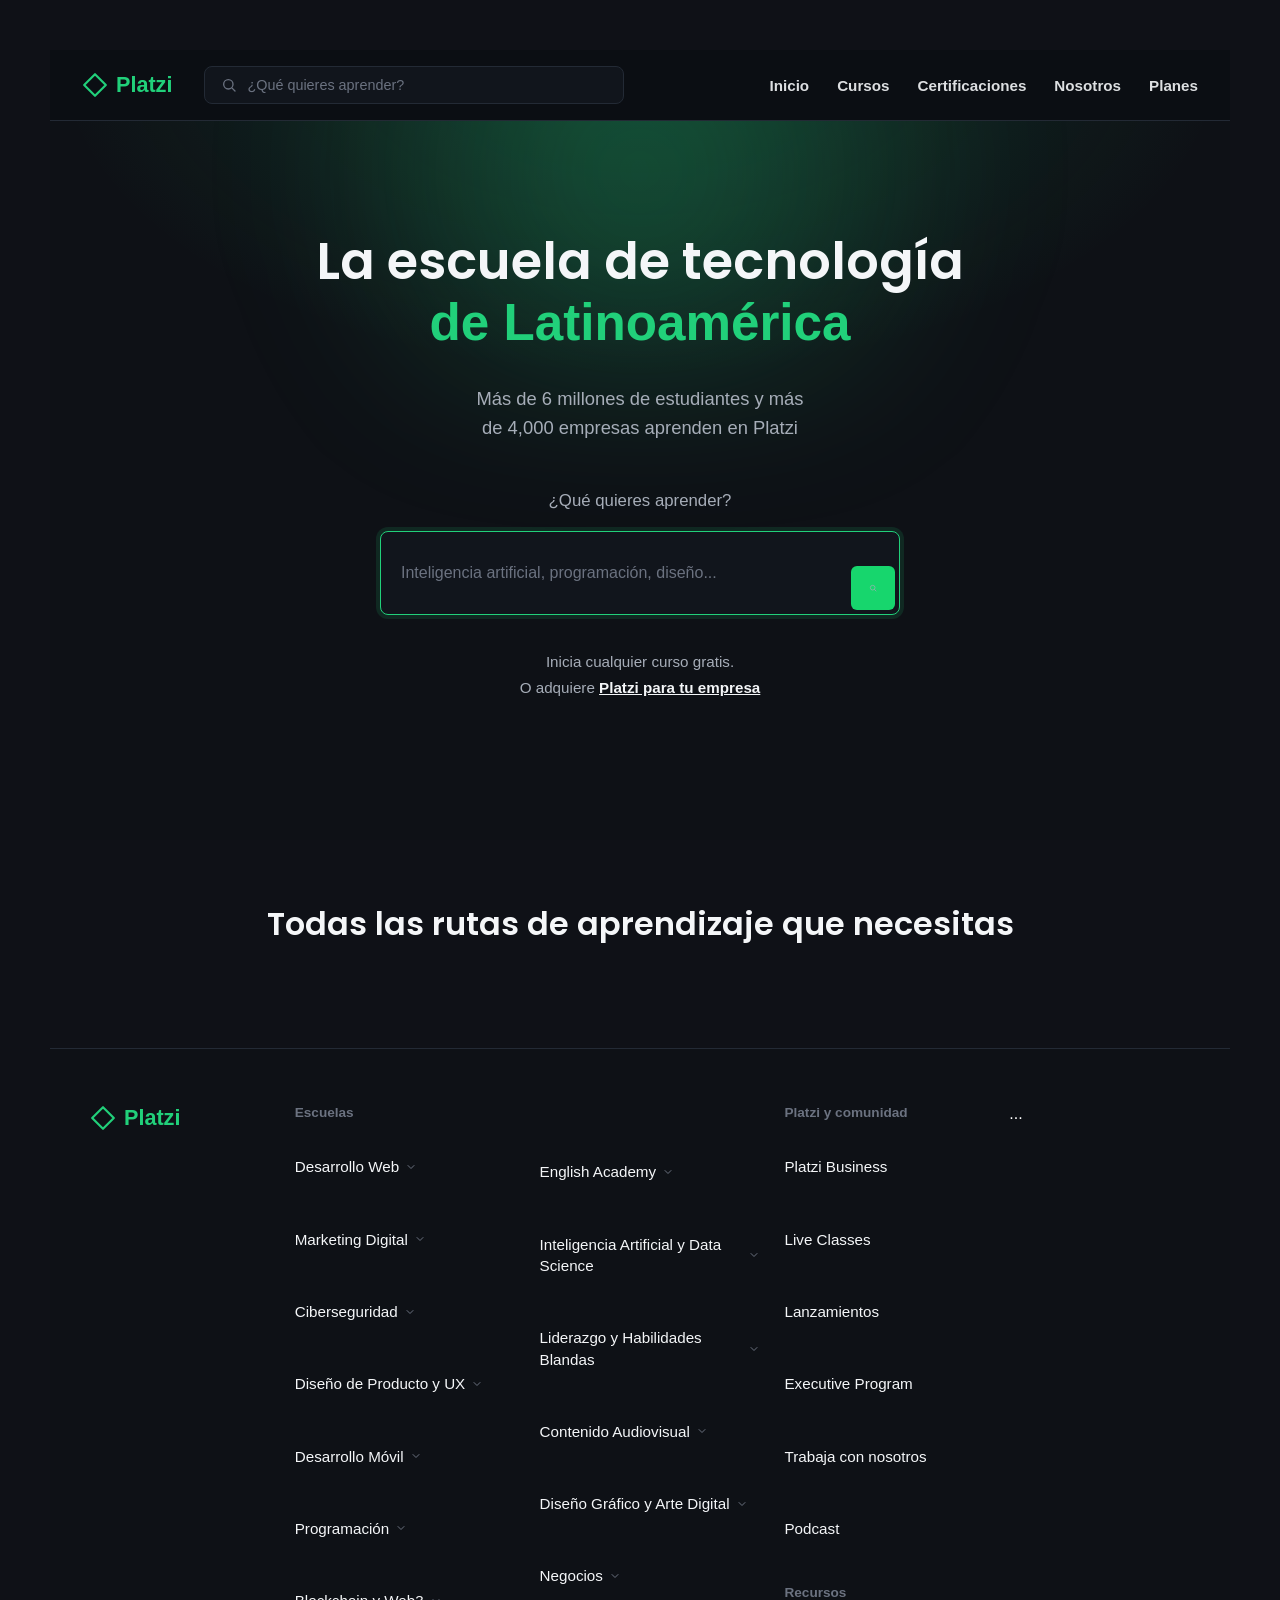
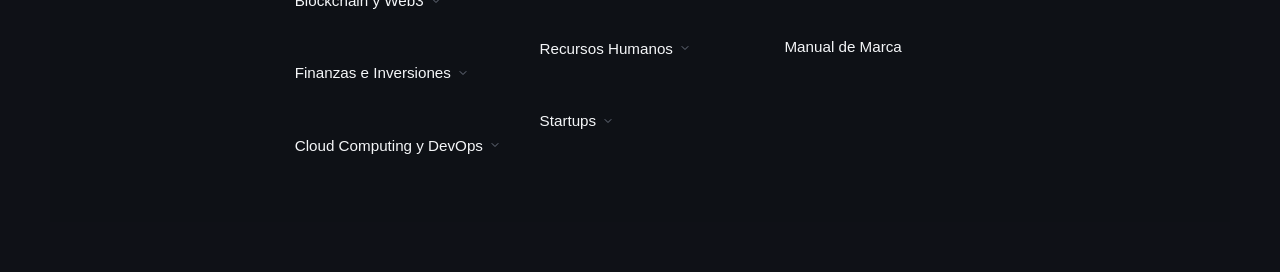
==== index.html @ 03370253 "feat: create index" ====
<!DOCTYPE html>
<html lang="es">

<head>
    <meta charset="UTF-8">
    <meta name="viewport" content="width=device-width, initial-scale=1.0">
    <title>Platzi | La escuela de tecnología de Latinoamérica</title>
    <link rel="stylesheet" href="stylesheet.css">
    <link rel="preconnect" href="https://fonts.googleapis.com">
    <link
        href="https://fonts.googleapis.com/css2?family=Poppins:wght@500;600;700&family=Inter:wght@400;500;600&display=swap"
        rel="stylesheet">
</head>

<body>

    <header class="navbar">
        <div class="navbar__inner">
            <a href="/index.html" class="brand">
                <svg class="brand__icon" width="26" height="26" viewBox="0 0 24 24" fill="none">
                    <path d="M12 2L22 12L12 22L2 12L12 2Z" stroke="currentColor" stroke-width="2"
                        stroke-linejoin="round" />
                </svg>
                <span>Platzi</span>
            </a>

            <div class="searchbar">
                <svg width="16" height="16" viewBox="0 0 24 24" fill="none">
                    <circle cx="11" cy="11" r="7" stroke="currentColor" stroke-width="2" />
                    <line x1="21" y1="21" x2="16.65" y2="16.65" stroke="currentColor" stroke-width="2"
                        stroke-linecap="round" />
                </svg>
                <input type="text" placeholder="¿Qué quieres aprender?">
            </div>

            <nav class="nav-links">
                <a href="/index.html">Inicio</a>
                <a href="/cursos.html">Cursos</a>
                <a href="/certificaciones.html">Certificaciones</a>
                <a href="/nosotros.html">Nosotros</a>
                <a href="/planes">Planes</a>
            </nav>

        </div>
    </header>

    <main>
        <section class="hero">
            <div class="hero__glow"></div>
            <div class="hero__content">
                <h1 class="hero__title">
                    La escuela de tecnología
                    <span class="hero__title--accent">de Latinoamérica</span>
                </h1>

                <p class="hero__subtitle">
                    Más de 6 millones de estudiantes y más<br>
                    de 4,000 empresas aprenden en Platzi
                </p>

                <p class="hero__question">¿Qué quieres aprender?</p>

                <form class="hero__search" onsubmit="return false;">
                    <input type="text" placeholder="Inteligencia artificial, programación, diseño...">
                    <button type="submit" aria-label="Buscar">
                        <svg width="18" height="18" viewBox="0 0 24 24" fill="none">
                            <circle cx="11" cy="11" r="7" stroke="currentColor" stroke-width="2" />
                            <line x1="21" y1="21" x2="16.65" y2="16.65" stroke="currentColor" stroke-width="2"
                                stroke-linecap="round" />
                        </svg>
                    </button>
                </form>

                <p class="hero__cta">
                    Inicia cualquier curso gratis.<br>
                    O adquiere <a href="#">Platzi para tu empresa</a>
                </p>
            </div>
        </section>

        <section class="routes">
            <h2>Todas las rutas de aprendizaje que necesitas</h2>
        </section>
    </main>

    <footer class="footer">
        <div class="footer__main">
            <a href="#" class="brand footer__brand">
                <svg class="brand__icon" width="26" height="26" viewBox="0 0 24 24" fill="none">
                    <path d="M12 2L22 12L12 22L2 12L12 2Z" stroke="currentColor" stroke-width="2"
                        stroke-linejoin="round" />
                </svg>
                <span>Platzi</span>
            </a>

            <div class="footer__col">
                <h4>Escuelas</h4>
                <ul>
                    <li><a href="#">Desarrollo Web <svg class="chevron" width="12" height="12" viewBox="0 0 24 24"
                                fill="none">
                                <path d="M6 9l6 6 6-6" stroke="currentColor" stroke-width="2" stroke-linecap="round"
                                    stroke-linejoin="round" />
                            </svg></a></li>
                    <li><a href="#">Marketing Digital <svg class="chevron" width="12" height="12" viewBox="0 0 24 24"
                                fill="none">
                                <path d="M6 9l6 6 6-6" stroke="currentColor" stroke-width="2" stroke-linecap="round"
                                    stroke-linejoin="round" />
                            </svg></a></li>
                    <li><a href="#">Ciberseguridad <svg class="chevron" width="12" height="12" viewBox="0 0 24 24"
                                fill="none">
                                <path d="M6 9l6 6 6-6" stroke="currentColor" stroke-width="2" stroke-linecap="round"
                                    stroke-linejoin="round" />
                            </svg></a></li>
                    <li><a href="#">Diseño de Producto y UX <svg class="chevron" width="12" height="12"
                                viewBox="0 0 24 24" fill="none">
                                <path d="M6 9l6 6 6-6" stroke="currentColor" stroke-width="2" stroke-linecap="round"
                                    stroke-linejoin="round" />
                            </svg></a></li>
                    <li><a href="#">Desarrollo Móvil <svg class="chevron" width="12" height="12" viewBox="0 0 24 24"
                                fill="none">
                                <path d="M6 9l6 6 6-6" stroke="currentColor" stroke-width="2" stroke-linecap="round"
                                    stroke-linejoin="round" />
                            </svg></a></li>
                    <li><a href="#">Programación <svg class="chevron" width="12" height="12" viewBox="0 0 24 24"
                                fill="none">
                                <path d="M6 9l6 6 6-6" stroke="currentColor" stroke-width="2" stroke-linecap="round"
                                    stroke-linejoin="round" />
                            </svg></a></li>
                    <li><a href="#">Blockchain y Web3 <svg class="chevron" width="12" height="12" viewBox="0 0 24 24"
                                fill="none">
                                <path d="M6 9l6 6 6-6" stroke="currentColor" stroke-width="2" stroke-linecap="round"
                                    stroke-linejoin="round" />
                            </svg></a></li>
                    <li><a href="#">Finanzas e Inversiones <svg class="chevron" width="12" height="12"
                                viewBox="0 0 24 24" fill="none">
                                <path d="M6 9l6 6 6-6" stroke="currentColor" stroke-width="2" stroke-linecap="round"
                                    stroke-linejoin="round" />
                            </svg></a></li>
                    <li><a href="#">Cloud Computing y DevOps <svg class="chevron" width="12" height="12"
                                viewBox="0 0 24 24" fill="none">
                                <path d="M6 9l6 6 6-6" stroke="currentColor" stroke-width="2" stroke-linecap="round"
                                    stroke-linejoin="round" />
                            </svg></a></li>
                </ul>
            </div>

            <div class="footer__col footer__col--noheading">
                <ul>
                    <li><a href="#">English Academy <svg class="chevron" width="12" height="12" viewBox="0 0 24 24"
                                fill="none">
                                <path d="M6 9l6 6 6-6" stroke="currentColor" stroke-width="2" stroke-linecap="round"
                                    stroke-linejoin="round" />
                            </svg></a></li>
                    <li><a href="#">Inteligencia Artificial y Data Science <svg class="chevron" width="12" height="12"
                                viewBox="0 0 24 24" fill="none">
                                <path d="M6 9l6 6 6-6" stroke="currentColor" stroke-width="2" stroke-linecap="round"
                                    stroke-linejoin="round" />
                            </svg></a></li>
                    <li><a href="#">Liderazgo y Habilidades Blandas <svg class="chevron" width="12" height="12"
                                viewBox="0 0 24 24" fill="none">
                                <path d="M6 9l6 6 6-6" stroke="currentColor" stroke-width="2" stroke-linecap="round"
                                    stroke-linejoin="round" />
                            </svg></a></li>
                    <li><a href="#">Contenido Audiovisual <svg class="chevron" width="12" height="12"
                                viewBox="0 0 24 24" fill="none">
                                <path d="M6 9l6 6 6-6" stroke="currentColor" stroke-width="2" stroke-linecap="round"
                                    stroke-linejoin="round" />
                            </svg></a></li>
                    <li><a href="#">Diseño Gráfico y Arte Digital <svg class="chevron" width="12" height="12"
                                viewBox="0 0 24 24" fill="none">
                                <path d="M6 9l6 6 6-6" stroke="currentColor" stroke-width="2" stroke-linecap="round"
                                    stroke-linejoin="round" />
                            </svg></a></li>
                    <li><a href="#">Negocios <svg class="chevron" width="12" height="12" viewBox="0 0 24 24"
                                fill="none">
                                <path d="M6 9l6 6 6-6" stroke="currentColor" stroke-width="2" stroke-linecap="round"
                                    stroke-linejoin="round" />
                            </svg></a></li>
                    <li><a href="#">Recursos Humanos <svg class="chevron" width="12" height="12" viewBox="0 0 24 24"
                                fill="none">
                                <path d="M6 9l6 6 6-6" stroke="currentColor" stroke-width="2" stroke-linecap="round"
                                    stroke-linejoin="round" />
                            </svg></a></li>
                    <li><a href="#">Startups <svg class="chevron" width="12" height="12" viewBox="0 0 24 24"
                                fill="none">
                                <path d="M6 9l6 6 6-6" stroke="currentColor" stroke-width="2" stroke-linecap="round"
                                    stroke-linejoin="round" />
                            </svg></a></li>
                </ul>
            </div>

            <div class="footer__col">
                <h4>Platzi y comunidad</h4>
                <ul>
                    <li><a href="#">Platzi Business</a></li>
                    <li><a href="#">Live Classes</a></li>
                    <li><a href="#">Lanzamientos</a></li>
                    <li><a href="#">Executive Program</a></li>
                    <li><a href="#">Trabaja con nosotros</a></li>
                    <li><a href="#">Podcast</a></li>
                </ul>

                <h4 class="footer__subheading">Recursos</h4>
                <ul>
                    <li><a href="#">Manual de Marca</a></li>
                </ul>
            </div>

            <div class="footer__col">
...
---- stylesheet.css ----
/* ===== Reset & Base ===== */
* {
  margin: 0;
  padding: 0;
  box-sizing: border-box;
}

:root {
  --bg-dark: #0e1116;
  --bg-panel: #11151c;
  --border-subtle: #232a35;
  --green: #21d07a;
  --green-soft: #1fce7a;
  --text-primary: #f4f6f8;
  --text-secondary: #a6adb8;
  --text-muted: #6b7280;
  --font-display: "Poppins", sans-serif;
  --font-body: "Inter", sans-serif;
}



html {
  scroll-behavior: smooth;
}

body {
  font-family: var(--font-body);
  background-color: var(--bg-dark);
  color: var(--text-primary);
  -webkit-font-smoothing: antialiased;
}

a {
  text-decoration: none;
  color: inherit;
}

button {
  font-family: inherit;
  cursor: pointer;
  border: none;
  background: none;
}

/* ===== Navbar ===== */
.navbar {
  background-color: #0b0e13;
  border-bottom: 1px solid var(--border-subtle);
  position: sticky;
  top: 0;
  z-index: 50;
}

.navbar__inner {
  max-width: 1280px;
  margin: 0 auto;
  padding: 16px 32px;
  display: flex;
  align-items: center;
  gap: 32px;
}

.brand {
  display: flex;
  align-items: center;
  gap: 8px;
  font-family: var(--font-display);
  font-weight: 700;
  font-size: 1.35rem;
  color: var(--green);
  flex-shrink: 0;
}

.brand__icon {
  color: var(--green);
}

.searchbar {
  flex: 1;
  max-width: 420px;
  display: flex;
  align-items: center;
  gap: 10px;
  background-color: var(--bg-panel);
  border: 1px solid var(--border-subtle);
  border-radius: 8px;
  padding: 10px 16px;
  color: var(--text-muted);
  transition: border-color 0.2s ease;
}

.searchbar:focus-within {
  border-color: var(--green);
}

.searchbar input {
  flex: 1;
  background: none;
  border: none;
  outline: none;
  color: var(--text-primary);
  font-size: 0.9rem;
}

.searchbar input::placeholder {
  color: var(--text-muted);
}

.nav-links {
  display: flex;
  align-items: center;
  gap: 28px;
  margin-left: auto;
  font-weight: 600;
  font-size: 0.95rem;
}

.nav-links a {
  color: var(--text-primary);
  opacity: 0.9;
  transition:
    opacity 0.2s ease,
    color 0.2s ease;
}

.nav-links a:hover {
  color: var(--green);
  opacity: 1;
}

.btn {
  display: inline-block;
  padding: 10px 22px;
  border-radius: 8px;
  font-weight: 600;
  font-size: 0.95rem;
  transition:
    transform 0.15s ease,
    box-shadow 0.2s ease;
}

.btn--primary {
  background-color: var(--green);
  color: #06110b;
}

.btn--primary:hover {
  box-shadow: 0 0 0 3px rgba(33, 208, 122, 0.25);
  transform: translateY(-1px);
}

/* ===== Hero ===== */
.hero {
  position: relative;
  overflow: hidden;
  padding: 110px 24px 140px;
  text-align: center;
  background:
    radial-gradient(
      ellipse 900px 500px at 50% -10%,
      rgba(33, 208, 122, 0.18),
      transparent 65%
    ),
    var(--bg-dark);
}

.hero__glow {
  position: absolute;
  top: -200px;
  left: 50%;
  transform: translateX(-50%);
  width: 900px;
  height: 500px;
  background: radial-gradient(
    circle,
    rgba(33, 208, 122, 0.25) 0%,
    transparent 70%
  );
  filter: blur(60px);
  pointer-events: none;
}

.hero__content {
  position: relative;
  max-width: 780px;
  margin: 0 auto;
}

.hero__title {
  font-family: var(--font-display);
  font-weight: 600;
  font-size: 3.2rem;
  line-height: 1.2;
  color: var(--text-primary);
}

.hero__title--accent {
  display: block;
  color: var(--green);
}

.hero__subtitle {
  margin-top: 28px;
  font-size: 1.15rem;
  color: var(--text-secondary);
  line-height: 1.6;
}

.hero__question {
  margin-top: 48px;
  font-size: 1.05rem;
  color: var(--text-secondary);
}

.hero__search {
  margin: 20px auto 0;
  max-width: 520px;
  display: flex;
  align-items: center;
  background-color: var(--bg-panel);
  border: 1px solid var(--green);
  border-radius: 8px;
  padding: 4px 4px 4px 20px;
  box-shadow: 0 0 0 4px rgba(33, 208, 122, 0.12);
}

.hero__search input {
  flex: 1;
  background: none;
  border: none;
  outline: none;
  color: var(--text-primary);
  font-size: 1rem;
  padding: 14px 0;
}

.hero__search input::placeholder {
  color: var(--text-muted);
}

.hero__search button {
  display: flex;
  align-items: center;
  justify-content: center;
  width: 44px;
  height: 44px;
  border-radius: 6px;
  color: var(--text-secondary);
  transition: color 0.2s ease;
}

.hero__search button:hover {
  color: var(--green);
}

.hero__cta {
  margin-top: 34px;
  font-size: 0.95rem;
  color: var(--text-secondary);
  line-height: 1.7;
}

.hero__cta a {
  color: var(--text-primary);
  text-decoration: underline;
  font-weight: 600;
}

.hero__cta a:hover {
  color: var(--green);
}

/* ===== Teachers section ===== */
.teachers {
  padding: 90px 40px;
  background: linear-gradient(160deg, #0a3d2c 0%, #0e1116 75%);
}

.teachers__title {
  max-width: 1360px;
  margin: 0 auto 44px;
  padding-left: 20px;
  border-left: 3px solid var(--green);
  font-family: var(--font-display);
  font-weight: 600;
  font-size: 1.85rem;
  line-height: 1.35;
  color: var(--text-primary);
}

.teachers__grid {
  max-width: 1360px;
  margin: 0 auto;
  display: grid;
  grid-template-columns: repeat(4, 1fr);
  gap: 20px;
}

.teacher-card {
  border-radius: 10px;
  overflow: hidden;
  background-color: var(--bg-panel);
  border: 1px solid var(--border-subtle);
}

.teacher-card__photo {
  aspect-ratio: 4 / 5;
  width: 100%;
  /* Placeholder: reemplaza este fondo con la <img> del profesor.
     La imagen debe cubrir todo este contenedor, por ejemplo:
     .teacher-card__photo img { width:100%; height:100%; object-fit:cover; } */
  background: linear-gradient(160deg, #2a2f3a 0%, #1a1e26 100%);
  display: flex;
  align-items: center;
  justify-content: center;
}

.teacher-card__photo img {
  width: 100%;
  height: 100%;
  object-fit: cover;
  display: block;
}

.teacher-card__body {
  padding: 20px 20px 22px;
}

.teacher-card__body h3 {
  font-family: var(--font-display);
  font-weight: 600;
  font-size: 1.15rem;
  color: var(--text-primary);
}

.teacher-card__role {
  margin-top: 4px;
  font-size: 0.9rem;
  color: var(--text-secondary);
  padding-bottom: 18px;
  border-bottom: 1px solid var(--border-subtle);
}

.teacher-card__course {
  margin-top: 16px;
  display: flex;
  align-items: center;
  gap: 12px;
  color: var(--text-primary);
}

.teacher-card__icon {
  flex-shrink: 0;
  width: 34px;
  height: 34px;
  border-radius: 50%;
  border: 1.5px solid var(--border-subtle);
  background-color: rgba(255, 255, 255, 0.04);
}

.teacher-card__course-text {
  flex: 1;
  font-size: 0.9rem;
  font-weight: 600;
  line-height: 1.3;
}

.teacher-card__course svg {
  flex-shrink: 0;
  color: var(--text-muted);
  transition:
    transform 0.2s ease,
    color 0.2s ease;
}

.teacher-card__course:hover svg {
  color: var(--green);
  transform: translateX(3px);
}

@media (max-width: 1100px) {
  .teachers__grid {
    grid-template-columns: repeat(2, 1fr);
  }
}

@media (max-width: 600px) {
  .teachers {
    padding: 60px 20px;
  }

  .teachers__title {
    font-size: 1.5rem;
  }

  .teachers__grid {
    grid-template-columns: 1fr;
  }
}

/* ===== Routes teaser section ===== */
.routes {
  padding: 60px 24px 100px;
  text-align: center;
}

.routes h2 {
  font-family: var(--font-display);
  font-weight: 600;
  font-size: 2rem;
  color: var(--text-primary);
}
/* ==planes== */
*{
    margin:0;
    padding:0;
    box-sizing:border-box;
    font-family:Arial, Helvetica, sans-serif;
}

body{

    background:#0f1117;
    color:white;
    padding:50px;
}

.pricing{
    max-width:1500px;
    margin:auto;
}

h1{

    text-align:center;
    margin-bottom:30px;
    font-size:42px;
}

.tabs{

    width:320px;
    margin:0 auto 50px;

    background:#1d212d;

    border-radius:50px;

    padding:6px;

    display:flex;
}

.tabs button{

    flex:1;

    border:none;

    background:transparent;

    color:white;

    padding:15px;

    border-radius:40px;

    cursor:pointer;

    font-size:16px;
}

.tabs .active{

    background:white;

    color:black;
}

.cards{

    display:grid;

    grid-template-columns:repeat(auto-fit,minmax(300px,1fr));

    gap:25px;
}

.card{

    position:relative;

    background:#1a1f28;

    border:1px solid #2d3444;

    border-radius:20px;

    padding:30px;

    transition:.3s;
}

.card:hover{

    transform:translateY(-8px);
}

.card.active{

    border:2px solid white;
}

.save{

    position:absolute;

    top:-15px;

    left:50%;

    transform:translateX(-50%);

    background:#2d3444;

    color:white;

    padding:8px 18px;

    border-radius:20px;

    font-size:12px;

    font-weight:bold;
}

.plan-top{

    display:flex;

    justify-content:space-between;

    align-items:center;
}

.badge{

    border:1px solid #444;

    padding:8px 16px;

    border-radius:30px;

    font-size:14px;
}

.students{

    margin:20px 0;
    color:#b2b7c5;
}

h3{

    font-size:42px;

    margin-bottom:10px;
}

h3 span{

    font-size:22px;

    color:#cfd4df;
}

.description{

    color:#9fa7b6;

    margin-bottom:25px;
}

ul{

    list-style:none;
}

li{

    display:flex;

    gap:12px;

    margin:18px 0;

    line-height:1.4;
}

.ok i{

    color:#19d67d;
}

.no{

    color:#707887;
}

.no i{

    color:#707887;
}

button{

    width:100%;

    margin-top:30px;

    border:none;

    background:#17d66d;

    color:#08110a;

    font-size:18px;

    padding:18px;

    border-radius:12px;

    cursor:pointer;

    font-weight:bold;

    transition:.3s;
}

button:hover{

    background:#11b95d;
}

@media(max-width:768px){

    body{

        padding:20px;
    }

    h1{

        font-size:30px;
    }

}

/* ===== Footer ===== */
.footer {
  background-color: var(--bg-dark);
  border-top: 1px solid var(--border-subtle);
}

.footer__main {
  max-width: 1360px;
  margin: 0 auto;
  padding: 56px 40px 48px;
  display: grid;
  grid-template-columns: 0.9fr 1.1fr 1.1fr 1fr 0.9fr;
  gap: 24px;
}

.footer__brand {
  align-items: flex-start;
}

.footer__col h4,
.footer__recognitions-label {
  font-size: 0.85rem;
  font-weight: 600;
  color: var(--text-muted);
  margin-bottom: 18px;
}

.footer__col--noheading {
  margin-top: 38px;
}

.footer__subheading {
  margin-top: 28px;
}

.footer__col ul {
  list-style: none;
  display: flex;
  flex-direction: column;
  gap: 15px;
}

.footer__col a {
  display: inline-flex;
  align-items: center;
  gap: 6px;
  font-size: 0.95rem;
  font-weight: 500;
  color: var(--text-primary);
  transition: color 0.2s ease;
}

.footer__col a:hover {
  color: var(--green);
}

.footer__col .chevron {
  color: var(--text-muted);
  flex-shrink: 0;
}

/* ===== Recognitions bar ===== */
.footer__recognitions {
  border-top: 1px solid var(--border-subtle);
  background-color: var(--bg-panel);
  padding: 40px;
  display: flex;
  align-items: flex-start;
  gap: 64px;
  flex-wrap: wrap;
}

.footer__recognitions-label {
  align-self: center;
  margin-bottom: 0;
}

.recognition {
  display: flex;
  flex-direction: column;
  gap: 14px;
  min-width: 140px;
}

.recognition p {
  font-size: 0.85rem;
  color: var(--text-secondary);
  line-height: 1.5;
}

.recognition__logo {
  display: inline-flex;
  align-items: center;
  gap: 8px;
  color: var(--text-primary);
  width: fit-content;
}

.recognition__logo--time {
  font-family: Georgia, "Times New Roman", serif;
  font-weight: 700;
  font-size: 1.75rem;
  letter-spacing: -0.5px;
}

.recognition__logo--yc {
  font-family: var(--font-body);
  font-weight: 600;
  font-size: 1.05rem;
}

.recognition__yc-mark {
  display: inline-flex;
  align-items: center;
  justify-content: center;
  width: 22px;
  height: 22px;
  background-color: var(--text-primary);
  color: var(--bg-dark);
  font-weight: 700;
  font-size: 0.85rem;
}

.recognition__logo--ey {
  font-family: var(--font-body);
  font-weight: 700;
  font-size: 1.1rem;
}

.recognition__logo--medal {
  color: var(--text-primary);
}

.recognition__logo--forbes {
  font-family: Georgia, "Times New Roman", serif;
  font-weight: 700;
  font-style: italic;
  font-size: 1.8rem;
}

/* ===== WhatsApp floating button ===== */
.whatsapp-btn {
  position: fixed;
  bottom: 28px;
  right: 28px;
  width: 56px;
  height: 56px;
  border-radius: 50%;
  background-color: #25d366;
  display: flex;
  align-items: center;
  justify-content: center;
  box-shadow: 0 6px 20px rgba(37, 211, 102, 0.4);
  transition: transform 0.2s ease;
  z-index: 40;
}

.whatsapp-btn:hover {
  transform: scale(1.08);
}

/*====================================
=        Learning Schools
====================================*/

.learning-schools{
    padding:90px 0;
    background:var(--bg-dark);
}

.learning-schools .container{
    max-width:1200px;
    margin:auto;
}

.learning-schools__title{
    text-align:center;
    font-family:var(--font-display);
    font-size:3.1rem;
    font-weight:600;
    color:var(--text-primary);
    line-height:1.25;
    margin-bottom:70px;
}

.learning-schools__title span{
    color:var(--green);
}

.learning-schools__grid{
    display:grid;
    grid-template-columns:repeat(3,1fr);
    gap:22px;
}

/*====================================
=              Card
====================================*/

.school{
    background:#181d25;
    border:1px solid #272e39;
    border-radius:10px;
    overflow:hidden;
    transition:.25s;
}

.school:hover{
    transform:translateY(-4px);
    border-color:#34404f;
    box-shadow:0 18px 35px rgba(0,0,0,.35);
}

.school__header{
    display:flex;
    align-items:center;
    gap:18px;
    padding:22px;
    min-height:95px;
}

.school__name{
    margin:0;
    font-size:1.25rem;
    font-weight:600;
    color:#fff;
}

.school__footer{
    display:flex;
    justify-content:space-between;
    align-items:center;
    padding:14px 22px;
    background:#2a313b;
    color:var(--green);
    font-size:.92rem;
    font-weight:600;
}

.school__footer i{
    font-size:14px;
}

/*====================================
=             Iconos
====================================*/

.school__icon{
    width:52px;
    height:52px;

    display:flex;
    justify-content:center;
    align-items:center;

    border-radius:10px;
    border:2px solid currentColor;

    font-size:24px;

    flex-shrink:0;
}

.school__icon--web{
    color:#55d96f;
}

.school__icon--english{
    color:#db5ba7;
}

.school__icon--marketing{
    color:#5ab8ff;
}

.school__icon--data{
    color:#72da75;
}

.school__icon--cyber{
    color:#73de85;
}

.school__icon--soft{
    color:#ff6e6e;
}

.school__icon--cloud{ color:#64b5f6; }
.school__icon--design{ color:#ff8a65; }
.school__icon--ai{ color:#8e7dff; }
.school__icon--code{ color:#42d392; }
.school__icon--blockchain{ color:#f4b942; }
.school__icon--devops{ color:#4dd0e1; }
.school__icon--finance{ color:#81c784; }
.school__icon--business{ color:#ffb74d; }
.school__icon--hr{ color:#ef9a9a; }
.school__icon--media{ color:#ba68c8; }
.school__icon--graphic{ color:#ff80ab; }
.school__icon--startup{ color:#ffd54f; }

/*====================================
=            Responsive
====================================*/

@media (max-width:992px){

    .learning-schools__grid{
        grid-template-columns:repeat(2,1fr);
    }

}

@media (max-width:768px){

    .learning-schools__title{
        font-size:2.2rem;
    }

    .learning-schools__grid{
        grid-template-columns:1fr;
    }

}

/* ===== Responsive ===== */
@media (max-width: 900px) {
  .nav-links {
    display: none;
  }

  .searchbar {
    display: none;
  }

  .navbar__inner {
    justify-content: space-between;
  }

  .footer__main {
    grid-template-columns: 1fr 1fr;
  }

  .footer__brand {
    grid-column: 1 / -1;
  }

  .footer__col--noheading {
    margin-top: 0;
  }

  .footer__recognitions {
    gap: 32px;
  }
}

@media (max-width: 600px) {
  .hero {
    padding: 80px 20px 100px;
  }

  .hero__title {
    font-size: 2.2rem;
  }

  .hero__subtitle br {
    display: none;
  }

  .hero__search {
    flex-direction: row;
    padding-left: 14px;
  }

  .footer__main {
    grid-template-columns: 1fr;
    padding: 40px 24px;
  }

  .footer__col--noheading {
    margin-top: 0;
  }

  .footer__recognitions {
    padding: 32px 24px;
    gap: 28px;
  }
}
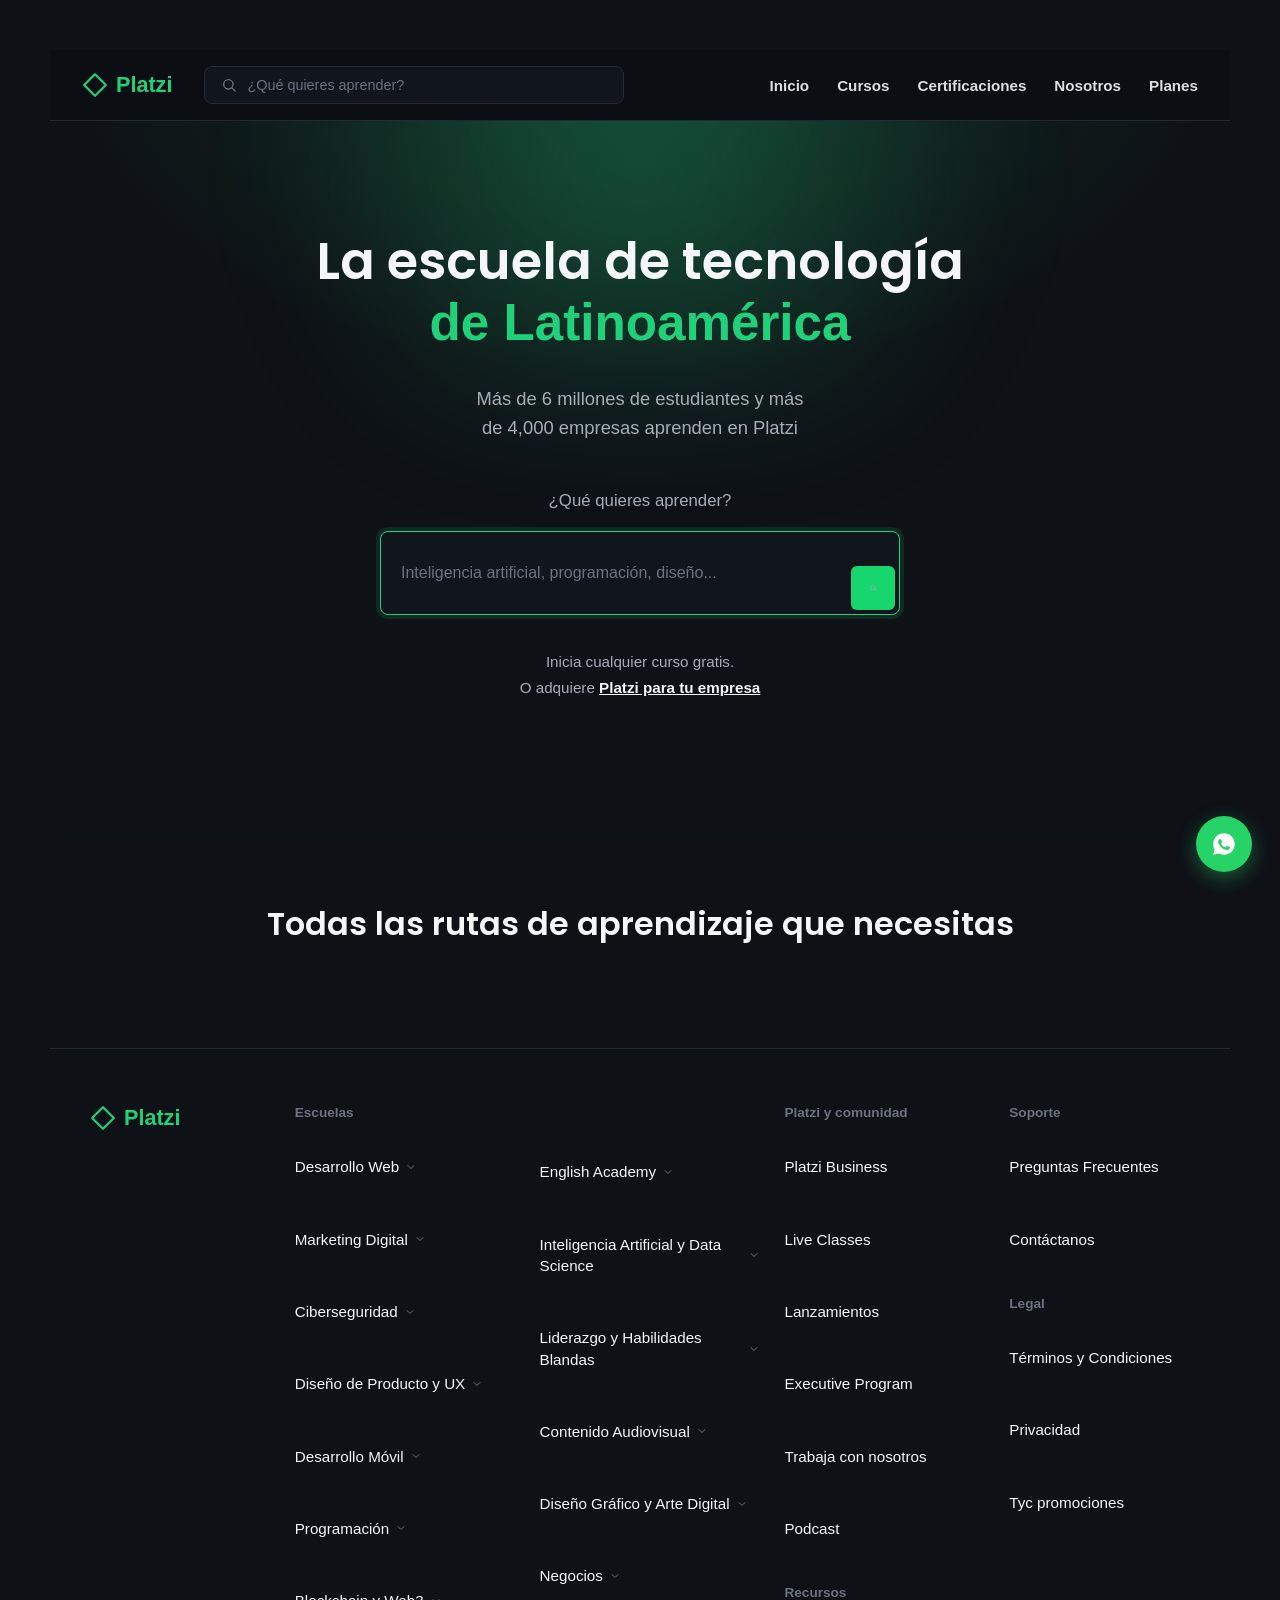
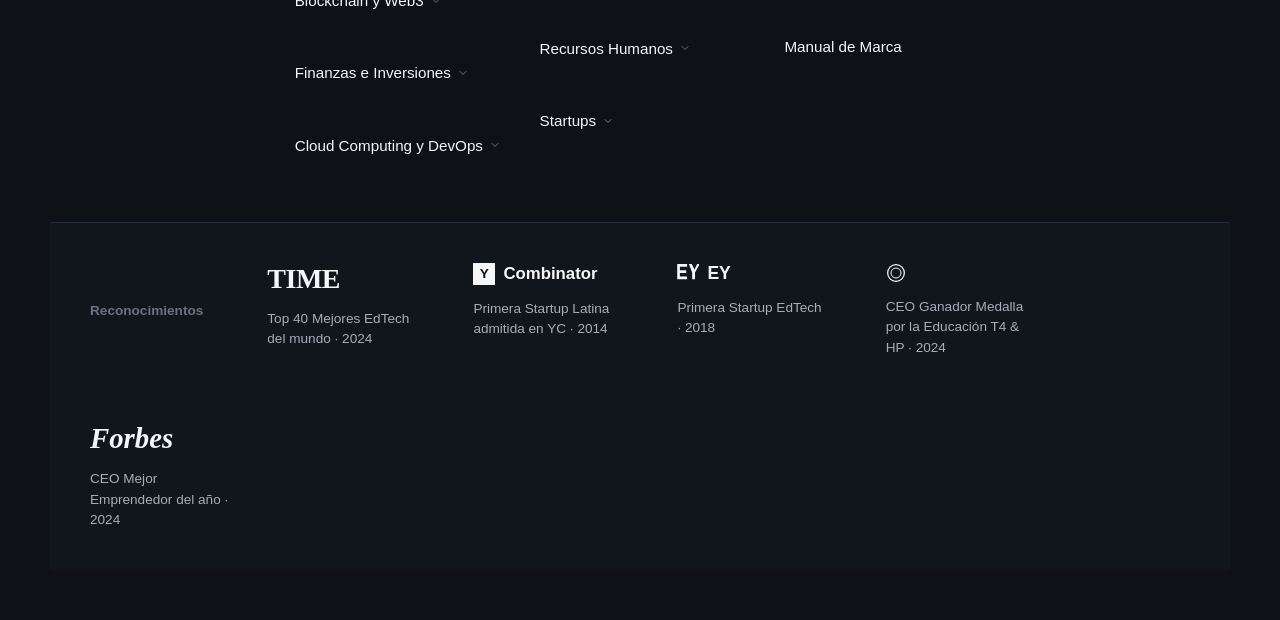
==== commit ae863c2f: "fix everything" ====
--- a/index.html
+++ b/index.html
@@ -16,7 +16,7 @@
 
     <header class="navbar">
         <div class="navbar__inner">
-            <a href="/index.html" class="brand">
+            <a href="./index.html" class="brand">
                 <svg class="brand__icon" width="26" height="26" viewBox="0 0 24 24" fill="none">
                     <path d="M12 2L22 12L12 22L2 12L12 2Z" stroke="currentColor" stroke-width="2"
                         stroke-linejoin="round" />
@@ -34,11 +34,11 @@
             </div>
 
             <nav class="nav-links">
-                <a href="/index.html">Inicio</a>
-                <a href="/cursos.html">Cursos</a>
-                <a href="/certificaciones.html">Certificaciones</a>
-                <a href="/nosotros.html">Nosotros</a>
-                <a href="/planes">Planes</a>
+                <a href="./index.html">Inicio</a>
+                <a href="./cursos.html">Cursos</a>
+                <a href="./certificaciones.html">Certificaciones</a>
+                <a href="./nosotros.html">Nosotros</a>
+                <a href="./planes.html">Planes</a>
             </nav>
 
         </div>
@@ -207,4 +207,71 @@
             </div>
 
             <div class="footer__col">
-...+                <h4>Soporte</h4>
+                <ul>
+                    <li><a href="#">Preguntas Frecuentes</a></li>
+                    <li><a href="#">Contáctanos</a></li>
+                </ul>
+
+                <h4 class="footer__subheading">Legal</h4>
+                <ul>
+                    <li><a href="#">Términos y Condiciones</a></li>
+                    <li><a href="#">Privacidad</a></li>
+                    <li><a href="#">Tyc promociones</a></li>
+                </ul>
+            </div>
+        </div>
+
+        <div class="footer__recognitions">
+            <span class="footer__recognitions-label">Reconocimientos</span>
+
+            <div class="recognition">
+                <span class="recognition__logo recognition__logo--time">TIME</span>
+                <p>Top 40 Mejores EdTech<br>del mundo · 2024</p>
+            </div>
+
+            <div class="recognition">
+                <span class="recognition__logo recognition__logo--yc">
+                    <span class="recognition__yc-mark">Y</span> Combinator
+                </span>
+                <p>Primera Startup Latina<br>admitida en YC · 2014</p>
+            </div>
+
+            <div class="recognition">
+                <span class="recognition__logo recognition__logo--ey">
+                    <svg width="22" height="18" viewBox="0 0 24 20" fill="currentColor">
+                        <path d="M0 0h11v3H3v4h7v3H3v4h8v3H0V0zM13 0h3.2l3 6 3-6H25l-5.2 9.5V17h-3.2v-7.5L13 0z" />
+                    </svg>
+                    EY
+                </span>
+                <p>Primera Startup EdTech<br>· 2018</p>
+            </div>
+
+            <div class="recognition">
+                <span class="recognition__logo recognition__logo--medal">
+                    <svg width="20" height="20" viewBox="0 0 24 24" fill="none">
+                        <circle cx="12" cy="12" r="10" stroke="currentColor" stroke-width="1.5" />
+                        <circle cx="12" cy="12" r="6" stroke="currentColor" stroke-width="1.2" />
+                    </svg>
+                </span>
+                <p>CEO Ganador Medalla<br>por la Educación T4 &amp;<br>HP · 2024</p>
+            </div>
+
+            <div class="recognition">
+                <span class="recognition__logo recognition__logo--forbes">Forbes</span>
+                <p>CEO Mejor<br>Emprendedor del año ·<br>2024</p>
+            </div>
+        </div>
+    </footer>
+
+    <a href="#" class="whatsapp-btn" aria-label="Contactar por WhatsApp">
+        <svg width="26" height="26" viewBox="0 0 24 24" fill="white">
+            <path
+                d="M12 2C6.48 2 2 6.48 2 12c0 1.85.5 3.58 1.36 5.07L2 22l5.07-1.33A9.94 9.94 0 0012 22c5.52 0 10-4.48 10-10S17.52 2 12 2zm5.2 14.2c-.22.62-1.28 1.18-1.77 1.24-.45.06-1.02.09-1.65-.1-.38-.12-.87-.28-1.5-.55-2.64-1.14-4.36-3.8-4.5-3.98-.13-.18-1.08-1.43-1.08-2.73 0-1.3.68-1.94.93-2.2.24-.26.52-.32.7-.32h.5c.16 0 .38-.06.59.45.22.53.75 1.83.82 1.96.07.13.11.29.02.47-.09.18-.14.29-.27.45-.13.16-.28.35-.4.47-.13.13-.27.28-.12.55.16.27.7 1.15 1.5 1.86 1.03.92 1.9 1.2 2.17 1.34.27.13.43.11.59-.07.16-.18.68-.79.86-1.06.18-.27.36-.22.6-.13.24.09 1.53.72 1.79.85.27.13.44.2.51.31.07.11.07.62-.15 1.24z" />
+        </svg>
+    </a>
+
+    
+</body>
+
+</html>
